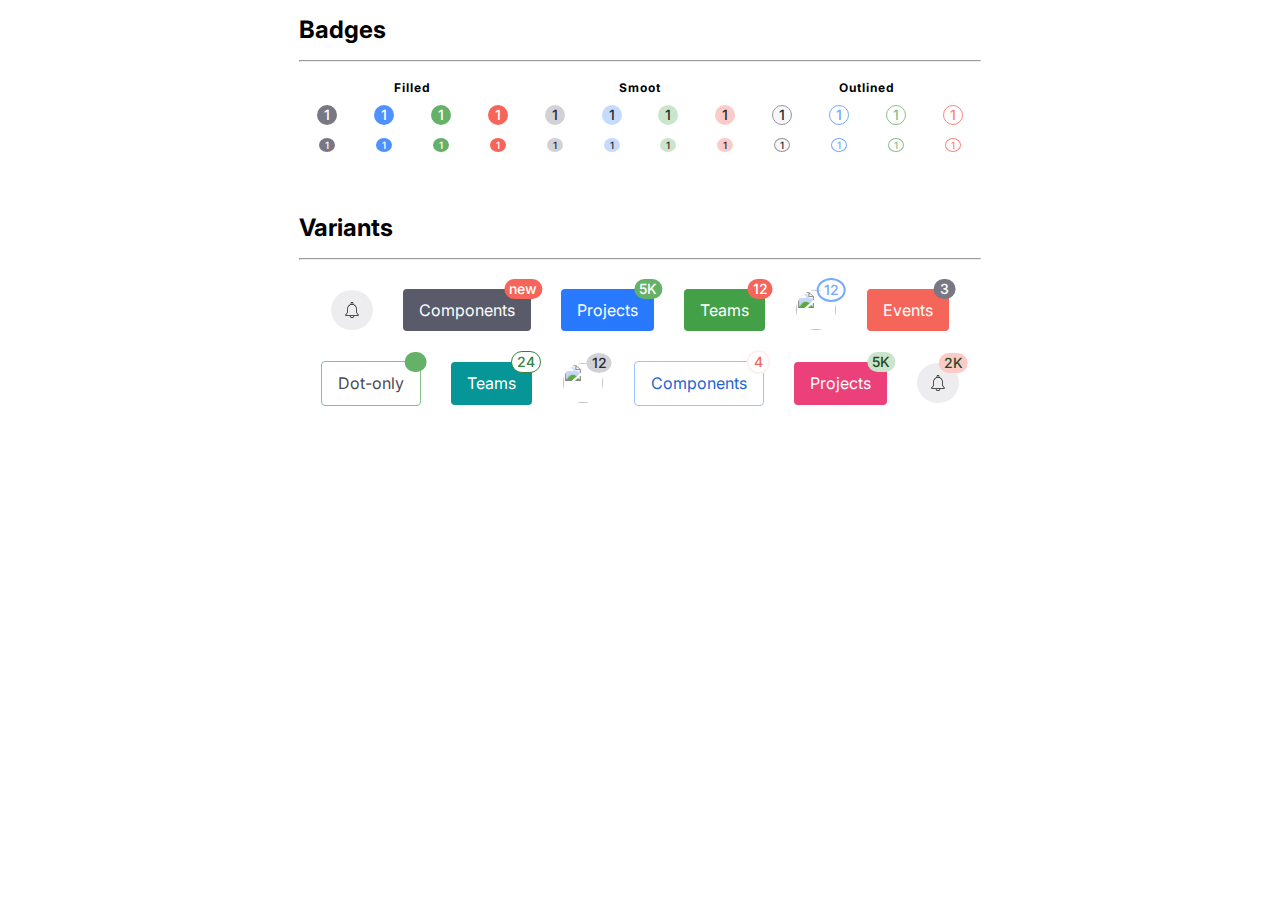
==== badges/badges.html @ 7b1f9ff7 "badges pages add" ====
<!DOCTYPE html>
<html lang="en">
<head>
  <meta charset="UTF-8">
  <meta http-equiv="X-UA-Compatible" content="IE=edge">
  <meta name="viewport" content="width=device-width, initial-scale=1.0">
  <link rel="stylesheet" href="./badges.css" >
  <link rel="stylesheet" href="./normalize.css" >
  <title>Badges</title>
</head>
<body>
  <main>
    <div class="container">
      <header>
        <h1 class="main--title">Badges</h1>
        <hr>
      </header>
      <div class="main--badges">
       <div>
        <h4 class="badges--title">Filled</h4>
        <div class="badges--list">
         <span class="filled badge bg-gray-50"> 1</span>
         <span class="filled badge bg-blue-50"> 1</span>
         <span class="filled badge bg-green-50"> 1</span>
         <span class="filled badge bg-red-50"> 1</span>
        </div>
        <div class="badges--list">
          <span class="filled badge-dense bg-gray-50"> 1</span>
          <span class="filled badge-dense bg-blue-50"> 1</span>
          <span class="filled badge-dense bg-green-50"> 1</span>
          <span class="filled badge-dense bg-red-50"> 1</span>
         </div>
       </div>
       <div>
        <h4 class="badges--title">Smoot</h4>
        <div class="badges--list">
         <span class="smoot badge bg-gray-20"> 1</span>
         <span class="smoot badge bg-blue-20"> 1</span>
         <span class="smoot badge bg-green-20"> 1</span>
         <span class="smoot badge bg-red-20"> 1</span>
        </div>
        <div class="badges--list">
          <span class="smoot badge-dense bg-gray-20"> 1</span>
          <span class="smoot badge-dense bg-blue-20"> 1</span>
          <span class="smoot badge-dense bg-green-20"> 1</span>
          <span class="smoot badge-dense bg-red-20"> 1</span>
         </div>
       </div>
       <div>
        <h4 class="badges--title">Outlined</h4>
        <div class="badges--list">
         <span class="outlined badge bg-gray-0 border-purple text-purple"> 1</span>
         <span class="outlined badge bg-blue-0 border-blue text-blue"> 1</span>
         <span class="outlined badge bg-green-0 border-green text-green"> 1</span>
         <span class="outlined badge bg-red-0 border-red text-red"> 1</span>
        </div>
        <div class="badges--list">
          <span class="outlined badge-dense bg-gray-0 border-purple text-purple"> 1</span>
          <span class="outlined badge-dense bg-blue-0 border-blue text-blue"> 1</span>
          <span class="outlined badge-dense bg-green-0 border-green text-green"> 1</span>
          <span class="outlined badge-dense bg-red-0 border-red text-red"> 1</span>
         </div>
       </div>
      </div>
      <header style="margin-top: 50px;">
        <h1 class="main--title" >Variants</h1>
        <hr>
      </header>
      <div class="main--variants">
        <div class="badge-btn btn-circle bg-gray-5 m-15">
          <img class="badge-btn-img" width="16px" height="" src="./notification-icon.png" >
        </div>
        <div class="badge-btn bg-gray-60 br-4 m-15">
          <p class="badge-text">Components</p>
          <span class="badge-content bg-red-50">
            new 
          </span>
        </div>
        <div class="badge-btn bg-blue-60 br-4 m-15">
          <p class="badge-text">Projects</p>
          <span class="badge-content bg-green-50">
            5K
          </span>
        </div>
        <div class="badge-btn bg-green-60 br-4 m-15">
          <p class="badge-text">Teams</p>
          <span class="badge-content bg-red-50">
            12
          </span>
        </div>
        <div class="badge-btn m-15">
          <img class="btn-circle" width="40px" height="40px" src="https://picsum.photos/40/40">
          <span class="badge-content border-blue text-blue btn-circle">
            12
          </span>
        </div>
        <div class="badge-btn bg-red-50 br-4 m-15">
          <p class="badge-text">Events</p>
          <span class="badge-content bg-gray-50">
            3
          </span>
        </div>
        <div class="badge-btn border-green br-4 m-15">
          <p class="badge-text text-gray-70 text">Dot-only</p>
          <span class="badge-content bg-green-50">
            
          </span>
        </div>
        <div class="badge-btn bg-teal-60 br-4 m-15">
          <p class="badge-text">Teams</p>
          <span class="badge-content bg-white border-green-70 text-green-70">
            24
          </span>
        </div>
        <div class="badge-btn m-15">
          <img class="btn-circle" width="40px" height="40px" src="https://picsum.photos/40/40">
          <span class="badge-content bg-gray-20 text-gray-90 btn-circle">
            12
          </span>
        </div>
        <div class="badge-btn br-4 border-blue-10 m-15">
          <p class="badge-text text-blue-70">Components</p>
          <span class="badge-content bg-white border-red-0 text-red-50">
            4
          </span>
        </div>
        <div class="badge-btn bg-pink-60 br-4 m-15">
          <p class="badge-text">Projects</p>
          <span class="badge-content bg-green-20 text-green-90">
            5K
          </span>
        </div>
        <div class="badge-btn btn-circle bg-gray-5 m-15">
          <img class="badge-btn-img" width="16px" height="" src="./notification-icon.png" >
          <span class="badge-content bg-red-20 text-green-90">
            2K
          </span>
        </div>
      </div>
    </div>
  </main>
</body>
</html>
---- badges/badges.css ----
@import url('https://fonts.googleapis.com/css2?family=Inter:wght@500;700&display=swap');

:root {
  --gray-50: #787885;
  --blue-50: #4F91FF;
  --green-50: #65B168;
  --red-50: #F6655A;
  --gray-90: #292A31;
  --gray-20: #D2D2D6;
  --blue-20: #C4DAFF;
  --green-20: #CBE5CC;
  --red-20: #FCCBC8;
  --gray-0: #F7F7FA;
  --purple: #9696A0;
  --blue-0: #F5F8FF;
  --green-0: #F5FAF5;
  --red-0: #FEF2F1;
  --blue: #76A9FF;
  --green: #87C289;
  --red: #F8877F;
  --gray-5: #EDEDF0;
  --gray-60: #5A5B6A;
  --blue-60: #2979FF;
  --green-60: #43A047;
  --teal-60: #069697;
  --green-70: #37833B;
  --gray-70: #4A4B57;
  --gray-90: #292A31;
  --blue-70: #2264D1;
  --blue-10: #9DC2FF;
  --pink-60: #EC407A;
  --green-90: #1F4921;
}

* {
  box-sizing: border-box;
}

body {
  background-color: '#fff';
  font-family: 'Inter', sans-serif;
}

main {
  width: 100%;
  height: 100%;
}

header {
  height: 64px;
}

.main--title{
  margin-top: 12px;
  margin-bottom: 12px;
  font-weight: 700;
  font-size: 24px;
  line-height: 36px;
}

.container {
  margin-right: auto;
  margin-left: auto;
  max-width: 682px;
}

.main--badges {
  display: grid;
  grid-template-columns: repeat(3, 1fr);
}

@media (max-width: 706px) {
  .main--badges {
    grid-template-columns: repeat(1, 1fr);
  }
}

.badges--list {
  display: grid;
  grid-template-columns: repeat(4, 1fr);
  align-items: center;
  justify-items: center;
  height: 30px;
}

.badges--title {
  text-align: center;
  font-size: 12px;
  margin:5px 0;
  letter-spacing: 1px;
}

.filled {
  display: inline-block;
  border-radius: 100%;
  width: 20px;
  height: 20px;
  display: inline-flex;
  justify-content: center;
  align-items: center;
  color: #fff;
}

.smoot {
  display: inline-block;
  border-radius: 100%;
  width: 20px;
  height: 20px;
  display: inline-flex;
  justify-content: center;
  align-items: center;
  color: var(--gray-90);
}

.outlined {
  display: inline-block;
  border-radius: 100%;
  width: 20px;
  height: 20px;
  display: inline-flex;
  justify-content: center;
  align-items: center;
  color: var(--gray-90);
}

.badge {
  position: relative;
  font-size: 14px;
  border-radius: 100%;
  font-weight: 500;
  line-height: 20px;
  letter-spacing: 1.8%;
  width: 20px;
  height: 20px;
}

.badge-dense {
  border-radius: 100%;
  width: 16px;
  height: 14px;
  font-size: 10px;
  line-height: 12px;
  letter-spacing: 6%;
  font-weight: 500;
}

.bg-white {
  background-color: #fff;
}

.bg-gray-50 {
  background-color: var(--gray-50);
}

.bg-blue-50 {
  background-color: var(--blue-50);
}

.bg-blue-60 {
  background-color: var(--blue-60);
}

.bg-green-50 {
  background-color: var(--green-50);
}

.bg-green-70 {
  background-color: var(--green-70);
}

.bg-red-50 {
  background-color: var(--red-50);
}

.bg-gray-20 {
  background-color: var(--gray-20);
}

.bg-blue-20 {
  background-color: var(--blue-20);
}

.bg-green-20 {
  background-color: var(--green-20);
}

.bg-red-20 {
  background-color: var(--red-20);
}

.bg-gray-0 {
  background-color: var(--gray-0);
}

.bg-gray-60 {
  background-color: var(--gray-60);
}

.bg-green-60 {
  background-color: var(--green-60);
}

.bg-gray-5 {
  background-color: var(--gray-5);
}

.bg-pink-60 {
  background-color: var(--pink-60);
}

.bg-teal-60 {
  background-color: var(--teal-60);
}

.border-gray-0 {
  background-color: var(--gray-0);
}

.border-purple {
  border: 1px solid var(--purple);
}

.border-blue {
  border: 1px solid var(--blue);
}

.border-green {
  border: 1px solid var(--green);
}

.border-green-0 {
  border: 1px solid var(--green-0);
}

.border-green-70 {
  border: 1px solid var(--green-70);
}

.border-red {
  border: 1px solid var(--red);
}

.border-red-0 {
  border: 2px solid var(--red-0);
}

.border-blue-10 {
  border: 1px solid var(--blue-10);
}

.text-blue {
  color: var(--blue); 
}

.text-green {
  color: var(--green);
}

.text-red {
  color: var(--red);
}

.text-red-50 {
  color: var(--red-50);
}

.text-black {
  color: #000;
}

.text-blue-70 {
  color: var(--blue-70);
}

.text-green-0 {
  color: var(--green-0);
}

.text-green-70 {
  color: var(--green-70);
}

.text-green-90 {
  color: var(--green-90);
}

.text-gray-70 {
  color: var(--gray-70);
}

.text-gray-90 {
  color: var(--gray-90);
}

.main--variants {
  display: flex;
  justify-content: center;
  align-items: center;
  flex-wrap: wrap;
}

.badge-btn {
  display: flex;
  justify-content: center;
  align-items: center;
  min-width: 42px;
  min-height: 40px;
  color: #fff;
  position: relative;
}

.m-15 {
  margin: 15px;
}

.badge-content {
  top: 0px;
  right: 0px;
  transform: translate(30%, -50%);
  position: absolute;
  font-size: 14px;
  line-height: 20px;
  font-weight: 500;
  padding-left: 5px;
  padding-right: 5px;
  min-width: 22px;
  min-height: 20px;
  text-align: center;
  border-radius: 99px;
}

.badge-btn-img {
  margin: 10px;
}

.badge-text {
  margin: 12px 16px 12px 16px;
}

.btn-circle {
  border-radius: 100%;
  border-width: 2px;
}

.br-4 {
  border-radius: 4px;
}
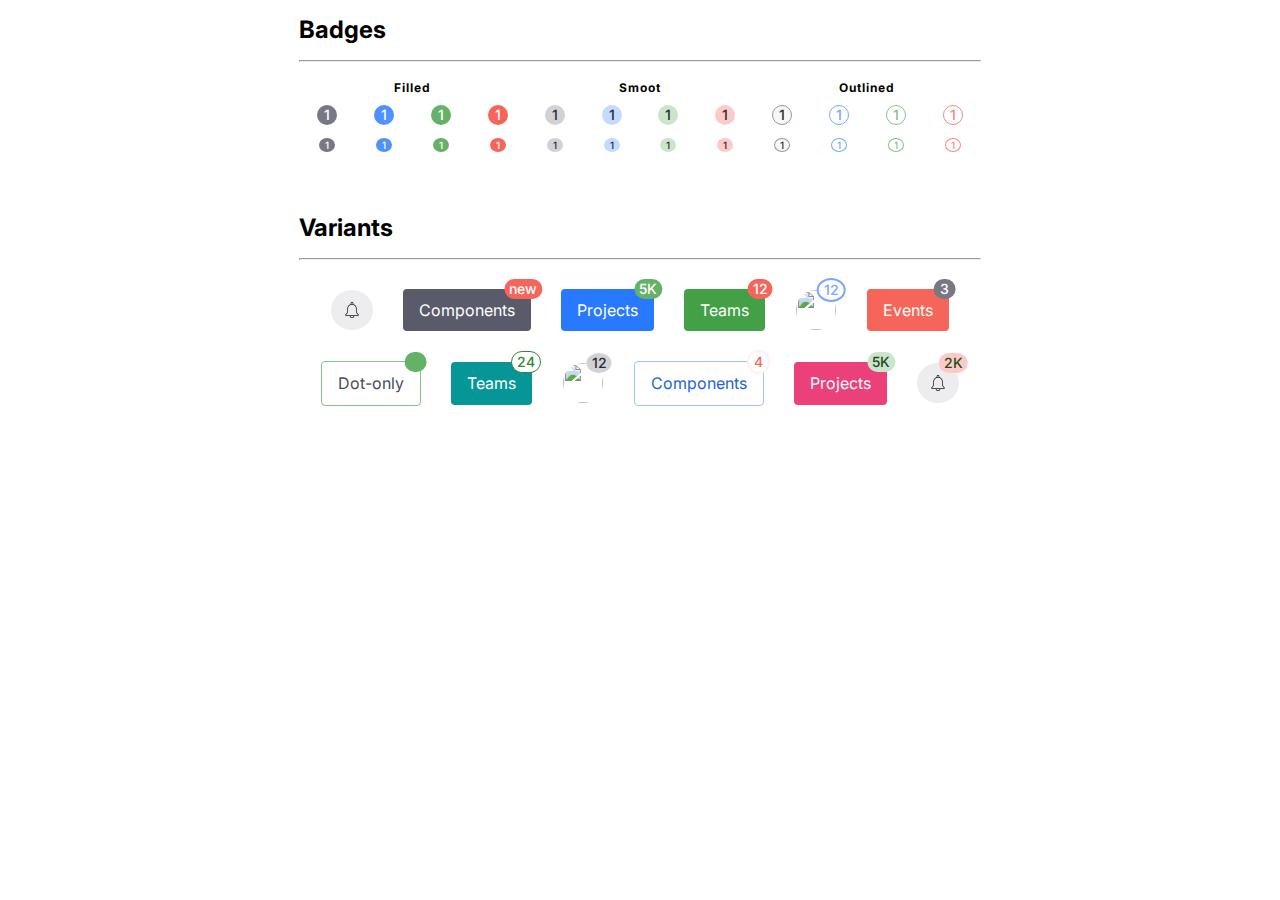
==== commit 7e355e46: "normalize css move home dir" ====
--- a/badges/badges.html
+++ b/badges/badges.html
@@ -5,7 +5,7 @@
   <meta http-equiv="X-UA-Compatible" content="IE=edge">
   <meta name="viewport" content="width=device-width, initial-scale=1.0">
   <link rel="stylesheet" href="./badges.css" >
-  <link rel="stylesheet" href="./normalize.css" >
+  <link rel="stylesheet" href="./../normalize.css" >
   <title>Badges</title>
 </head>
 <body>
